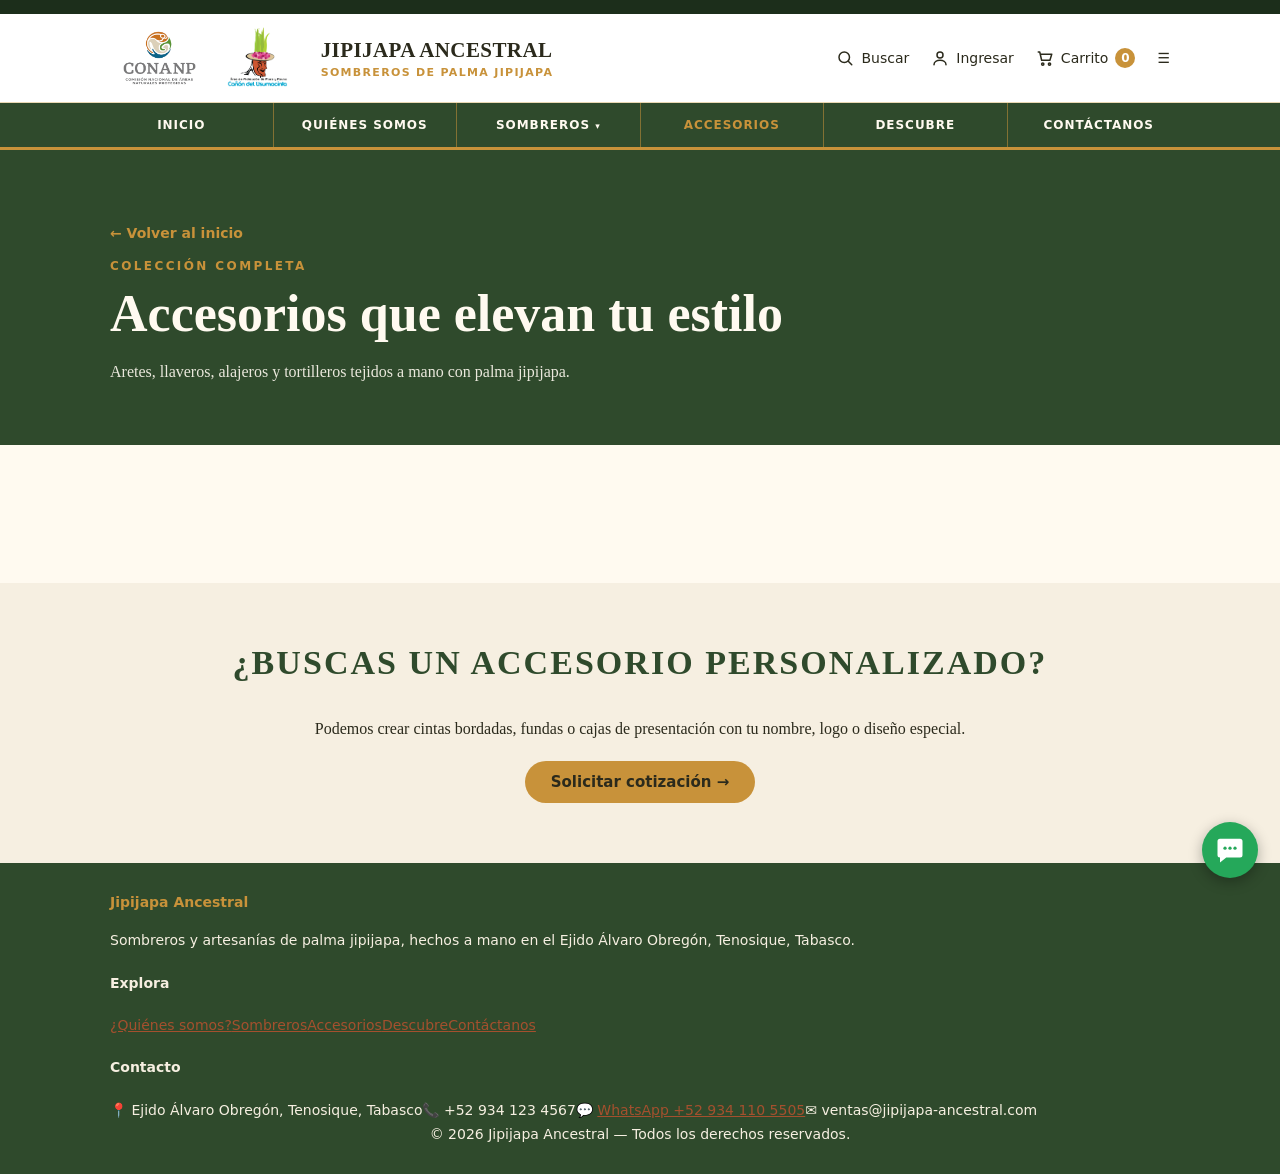
==== accesorios.html @ 26f71a6d "Add files via upload" ====
<!DOCTYPE html>
<html lang="es">
<head>
<meta charset="utf-8">
<meta name="viewport" content="width=device-width, initial-scale=1">
<title>Accesorios — Jipijapa Ancestral</title>
<link rel="stylesheet" href="estilos.css">
</head>
<body>
<div class="top-strip"></div>
<header class="site-header">
  <div class="header-main"><div class="container hm">
    <div class="hm-left">
      <img class="logo-inst" src="logo_conanp.png" alt="CONANP">
      <img class="logo-inst" src="logo_canon_usumacinta.png" alt="Cañón del Usumacinta">
      <a class="brandbox" href="index.html"><img class="brand-mark" src="logo.png" alt=""><span class="brand-text"><b>JIPIJAPA ANCESTRAL</b><small>SOMBREROS DE PALMA JIPIJAPA</small></span></a>
    </div>
    <div class="hm-right">
      <button class="hact" id="btn-buscar" type="button"><svg width="18" height="18" viewBox="0 0 24 24" fill="none" stroke="currentColor" stroke-width="2" stroke-linecap="round" stroke-linejoin="round"><circle cx="11" cy="11" r="7"/><path d="m21 21-4.3-4.3"/></svg><span>Buscar</span></button>
      <a class="hact" href="contactos.html"><svg width="18" height="18" viewBox="0 0 24 24" fill="none" stroke="currentColor" stroke-width="2" stroke-linecap="round" stroke-linejoin="round"><circle cx="12" cy="8" r="4"/><path d="M4 21c0-4 4-6 8-6s8 2 8 6"/></svg><span>Ingresar</span></a>
      <button class="hact" id="btn-carrito" type="button"><svg width="18" height="18" viewBox="0 0 24 24" fill="none" stroke="currentColor" stroke-width="2" stroke-linecap="round" stroke-linejoin="round"><path d="M3 4h2l2.5 11h11L21 7H6"/><circle cx="9" cy="20" r="1.5"/><circle cx="18" cy="20" r="1.5"/></svg><span>Carrito</span><em class="badge" id="count">0</em></button>
      <button class="hact menu-btn" id="btn-menu" type="button" aria-label="Menú">☰</button>
    </div>
  </div></div>
  <form class="searchbar" id="searchbar" hidden><div class="container"><input id="q" type="search" placeholder="Buscar sombreros y accesorios..."><button class="btn small" type="submit">Buscar</button></div></form>
  <nav class="mainnav" id="mainnav"><ul>
<li><a href="index.html">INICIO</a></li>
<li><a href="nosotros.html">QUIÉNES SOMOS</a></li>
<li class="has-sub"><a href="sombreros.html">SOMBREROS <small>▾</small></a><ul class="sub"><li><a href="cubanos.html">Sombreros Cubanos</a></li><li><a href="sombreros.html?cat=Vaqueros">Sombreros Vaqueros</a></li><li><a href="sombreros.html?cat=Ni%C3%B1os">Niños</a></li><li><a href="sombreros.html?cat=Damas">Damas</a></li><li><a href="sombreros.html">Ver todos</a></li></ul></li>
<li><a href="accesorios.html" class="activo">ACCESORIOS</a></li>
<li><a href="descubre.html">DESCUBRE</a></li>
<li><a href="contactos.html">CONTÁCTANOS</a></li>
</ul></nav>
</header>
<div class="page-hero"><div class="container"><a class="volver" href="index.html">← Volver al inicio</a><div class="eyebrow">Colección completa</div><h1>Accesorios que elevan tu estilo</h1><p>Aretes, llaveros, alajeros y tortilleros tejidos a mano con palma jipijapa.</p></div></div>

<section class="section blanco"><div class="container">
  <div class="filters" data-chips="accesorios"></div>
  <p class="lead" id="contador" style="margin:0 0 18px"></p>
  <div class="prod-grid" data-grid="accesorios"></div>
</div></section>
<section class="section claro"><div class="container center">
  <h2 class="section-title">¿BUSCAS UN ACCESORIO PERSONALIZADO?</h2>
  <p class="lead" style="margin:0 auto 20px">Podemos crear cintas bordadas, fundas o cajas de presentación con tu nombre, logo o diseño especial.</p>
  <a class="btn" href="contactos.html">Solicitar cotización →</a>
</div></section>
<footer class="footer"><div class="container fgrid">
  <div><strong>Jipijapa Ancestral</strong><p>Sombreros y artesanías de palma jipijapa, hechos a mano en el Ejido Álvaro Obregón, Tenosique, Tabasco.</p></div>
  <div><h4>Explora</h4><a href="nosotros.html">¿Quiénes somos?</a><a href="sombreros.html">Sombreros</a><a href="accesorios.html">Accesorios</a><a href="descubre.html">Descubre</a><a href="contactos.html">Contáctanos</a></div>
  <div><h4>Contacto</h4><span>📍 Ejido Álvaro Obregón, Tenosique, Tabasco</span><span>📞 +52 934 123 4567</span><span>💬 <a data-wa href="#" target="_blank" rel="noopener">WhatsApp +52 934 110 5505</a></span><span>✉️ ventas@jipijapa-ancestral.com</span></div>
</div><div class="container center copy">© 2026 Jipijapa Ancestral — Todos los derechos reservados.</div></footer>
<aside id="drawer" aria-label="Carrito">
  <button class="close" id="close" aria-label="Cerrar">×</button>
  <h3>Tu pedido</h3>
  <div id="items"></div>
  <div class="total"><span>Total</span><span id="total">$0 MXN</span></div>
  <a class="btn" id="checkout" href="#" target="_blank" rel="noopener" style="text-align:center">Pedir por WhatsApp</a>
</aside>
<div id="overlay"></div>
<a class="wa-float" data-wa href="#" target="_blank" rel="noopener" aria-label="Escríbenos por WhatsApp"><svg width="30" height="30" viewBox="0 0 24 24" fill="#fff"><path d="M4 3h16a2 2 0 0 1 2 2v11a2 2 0 0 1-2 2H9l-5 4v-4a2 2 0 0 1-2-2V5a2 2 0 0 1 2-2z"/><circle cx="8" cy="10.5" r="1.3" fill="#25a85a"/><circle cx="12" cy="10.5" r="1.3" fill="#25a85a"/><circle cx="16" cy="10.5" r="1.3" fill="#25a85a"/></svg></a>
<script src="script.js"></script>
</body>
</html>
---- estilos.css ----
/* ===== PALETA: palma jipijapa ===== */
:root{
  --paja:#f6efe1;        /* fondo crema de paja */
  --paja-oscuro:#ead9b4; /* bordes / fondos de foto */
  --blanco:#fffaf0;
  --verde:#2f4a2c;       /* verde selva (principal) */
  --verde-claro:#4d7a47;
  --ocre:#c8923a;        /* acento palma seca */
  --terracota:#a4502e;   /* precios / enlaces */
  --texto:#2b2a1c;
  --texto-suave:#6b654f;
}
*{box-sizing:border-box}
html{scroll-behavior:smooth;scroll-padding-top:10px}
body{margin:0;font-family:Georgia,"Times New Roman",serif;background:var(--paja);color:var(--texto);line-height:1.6}
a{color:var(--terracota)}
img{max-width:100%;display:block}
h1,h2,h3{font-family:"Palatino Linotype",Palatino,Georgia,serif;line-height:1.2}
.container{max-width:1100px;margin:0 auto;padding:0 20px}
.center{text-align:center}
.section{padding:60px 0}
.blanco{background:var(--blanco)}
.claro{background:var(--paja)}
.section-title{text-align:center;font-size:clamp(24px,4vw,34px);letter-spacing:.06em;color:var(--verde);margin:0 0 32px}
.section-title.left{text-align:left}
.btn{display:inline-block;background:var(--ocre);color:#2b2a1c;padding:12px 26px;border-radius:999px;font:600 15px system-ui,sans-serif;text-decoration:none}
.btn:hover{background:var(--verde);color:var(--blanco)}
.btn.small{padding:9px 16px;font-size:13px;margin-top:10px;background:var(--verde);color:var(--blanco)}
.btn.small:hover{background:var(--terracota)}

/* Hero */
.hero{position:relative;aspect-ratio:1366/465;min-height:230px;overflow:hidden;background:var(--verde)}
.hero-slide{position:absolute;inset:0;opacity:0;transition:opacity .6s}
.hero-slide.active{opacity:1;z-index:1}
.hero-slide img{width:100%;height:100%;object-fit:cover}
.hero-caption{position:absolute;inset:0;display:flex;flex-direction:column;align-items:flex-start;justify-content:center;padding:0 8%;background:linear-gradient(90deg,rgba(30,45,28,.65),transparent 70%);color:var(--blanco)}
.hero-caption h1{font-size:clamp(26px,5vw,52px);margin:0 0 20px}
.hero-arrow{position:absolute;top:50%;transform:translateY(-50%);z-index:3;border:0;background:rgba(255,250,240,.85);color:var(--verde);width:42px;height:42px;border-radius:50%;font-size:20px;cursor:pointer}
.hero-arrow.prev{left:14px}.hero-arrow.next{right:14px}
.hero-nav{position:absolute;bottom:14px;left:0;right:0;display:flex;justify-content:center;gap:8px;z-index:3}
.hero-dot{width:11px;height:11px;border-radius:50%;border:0;background:rgba(255,250,240,.5);cursor:pointer;padding:0}
.hero-dot.active{background:var(--ocre)}

/* Productos */
.logo-centro{height:56px;margin:0 auto 12px;object-fit:contain}
.prod-grid{display:grid;grid-template-columns:repeat(auto-fill,minmax(230px,1fr));gap:20px}
.tarjeta{background:var(--paja);border:1px solid var(--paja-oscuro);border-radius:14px;padding:14px;display:flex;flex-direction:column}
.tarjeta:hover{box-shadow:0 6px 18px rgba(47,74,44,.18)}
.foto{aspect-ratio:1/1;background:var(--paja-oscuro);border-radius:10px;overflow:hidden;margin-bottom:12px}
.foto img{width:100%;height:100%;object-fit:cover}
.tarjeta h3{font-size:18px;margin:0 0 4px;color:var(--verde)}
.detalle{margin:0 0 8px;color:var(--texto-suave);font-size:14px;flex:1}
.precio{font:700 18px system-ui,sans-serif;color:var(--terracota)}
.tarjeta .btn{text-align:center}
.ver-todos-wrap{text-align:center;margin-top:30px}
.ver-todos{display:inline-block;border:2px solid var(--verde);color:var(--verde);padding:11px 26px;border-radius:999px;font:600 15px system-ui,sans-serif;text-decoration:none}
.ver-todos:hover{background:var(--verde);color:var(--blanco)}

/* Descubre */
.coll-grid{display:grid;grid-template-columns:repeat(auto-fit,minmax(260px,1fr));gap:20px}
.coll-card{position:relative;display:block;aspect-ratio:4/3;border-radius:16px;overflow:hidden;background:var(--paja-oscuro);text-decoration:none}
.coll-card img{width:100%;height:100%;object-fit:cover}
.coll-label{position:absolute;left:0;right:0;bottom:0;padding:16px;background:linear-gradient(transparent,rgba(30,45,28,.85));color:var(--blanco);font:700 19px Palatino,Georgia,serif}

/* Franjas */
.about-strip{padding:60px 0;background:var(--paja)}
.about-strip.blanco{background:var(--blanco)}
.about-inner{max-width:1100px;margin:0 auto;padding:0 20px;display:grid;gap:40px;align-items:center}
@media(min-width:800px){.about-inner{grid-template-columns:1fr 1fr}}
.about-text h2{font-size:clamp(22px,3.4vw,30px);color:var(--verde)}
.about-p{font-size:15px;color:var(--texto-suave);margin:0 0 22px}
.btn-link{display:inline-block;margin-top:8px;color:var(--terracota);font:600 15px system-ui,sans-serif}
.about-imgs img{width:100%;border-radius:16px;background:var(--paja-oscuro);min-height:240px;object-fit:cover}
.icon-cats{display:flex;gap:18px;flex-wrap:wrap}
.icon-cat{text-align:center;font:500 13px system-ui,sans-serif;width:96px}
.icon-cat img{height:64px;margin:0 auto 6px;object-fit:contain}

/* Proceso */
.steps{display:grid;gap:16px;grid-template-columns:repeat(auto-fit,minmax(210px,1fr))}
.step{background:var(--blanco);border:1px solid var(--paja-oscuro);border-radius:14px;padding:20px}
.step b{font:700 28px Palatino,serif;color:var(--ocre)}
.step h3{margin:6px 0;font-size:18px;color:var(--verde)}
.step p{margin:0;color:var(--texto-suave);font-size:15px}

/* Footer */
.footer{background:var(--verde);color:var(--paja);padding:28px 0;font:14px/1.7 system-ui,sans-serif}
.footer strong{color:var(--ocre)}

/* ===== Página Descubre ===== */
.page-hero{position:relative;background:var(--verde);color:var(--blanco);padding:70px 0 60px;overflow:hidden}
.page-hero img{position:absolute;inset:0;width:100%;height:100%;object-fit:cover;opacity:.35}
.page-hero .container{position:relative}
.page-hero .eyebrow{font:600 12px system-ui,sans-serif;letter-spacing:.2em;text-transform:uppercase;color:var(--ocre)}
.page-hero h1{font-size:clamp(30px,6vw,52px);margin:10px 0 14px;max-width:760px}
.page-hero p{max-width:620px;opacity:.9;margin:0}
.prose{max-width:720px}
.prose p{margin:0 0 1em}
.prose h2{color:var(--verde);font-size:clamp(24px,4vw,32px);margin:0 0 .5em}
.eyebrow{font:600 12px system-ui,sans-serif;letter-spacing:.18em;text-transform:uppercase;color:var(--terracota);margin-bottom:8px}
.quote{border-left:4px solid var(--ocre);padding:6px 0 6px 18px;margin:24px 0;font-style:italic;font-size:1.15em;color:var(--verde)}
.cards3{display:grid;gap:18px;grid-template-columns:repeat(auto-fit,minmax(230px,1fr));margin-top:26px}
.card{background:var(--blanco);border:1px solid var(--paja-oscuro);border-radius:14px;padding:22px}
.card h3{margin:0 0 6px;font-size:19px;color:var(--verde)}
.card p{margin:0;color:var(--texto-suave);font-size:15px}
.foto-banda{display:grid;gap:14px;grid-template-columns:repeat(auto-fit,minmax(220px,1fr));margin-top:28px}
.foto-banda img{width:100%;aspect-ratio:4/3;object-fit:cover;border-radius:14px;background:var(--paja-oscuro)}
.volver{display:inline-block;margin-bottom:18px;color:var(--ocre);font:600 14px system-ui,sans-serif;text-decoration:none}

/* ===== Contacto y logos institucionales ===== */
.contacto-grid{display:grid;gap:36px}
@media(min-width:850px){.contacto-grid{grid-template-columns:1fr 1.3fr}}
.card p{margin:0 0 14px;color:var(--texto);font-size:15px}
.mapa{border-radius:16px;overflow:hidden;border:1px solid var(--paja-oscuro);margin-bottom:12px;background:var(--paja-oscuro)}
.mapa iframe{display:block;width:100%;height:400px;border:0}
.aliados{background:#fff;padding:36px 0;border-top:1px solid var(--paja-oscuro)}
.aliados-t{margin:0 0 16px;font:600 12px system-ui,sans-serif;letter-spacing:.18em;text-transform:uppercase;color:var(--texto-suave)}
.aliados-logos{display:flex;gap:40px;justify-content:center;align-items:center;flex-wrap:wrap}
.aliados-logos img{height:110px;width:auto;object-fit:contain}

/* ===== Header nuevo (estructura Central Apícola) ===== */
.top-strip{height:14px;background:#1c2e1b}
.header-main{background:#fff;border-bottom:1px solid var(--paja-oscuro)}
.hm{display:flex;align-items:center;justify-content:space-between;gap:16px;min-height:88px;flex-wrap:wrap}
.hm-left{display:flex;align-items:center;gap:14px}
.logo-inst{height:66px;width:auto;object-fit:contain}
.brandbox{display:flex;align-items:center;gap:10px;text-decoration:none;margin-left:6px}
.brand-mark{height:56px;width:auto;object-fit:contain}
.brand-text{display:flex;flex-direction:column;line-height:1.1}
.brand-text b{font:700 21px Palatino,Georgia,serif;color:var(--texto);letter-spacing:.02em}
.brand-text small{font:600 11px system-ui,sans-serif;letter-spacing:.12em;color:var(--ocre);margin-top:3px}
.hm-right{display:flex;align-items:center;gap:22px}
.hact{display:inline-flex;align-items:center;gap:7px;background:none;border:0;cursor:pointer;color:var(--texto);font:500 14px system-ui,sans-serif;text-decoration:none;padding:6px 0}
.hact:hover{color:var(--terracota)}
.badge{font-style:normal;background:var(--ocre);color:#fff;border-radius:999px;min-width:20px;height:20px;line-height:20px;text-align:center;font-size:12px;font-weight:700}
.searchbar{background:var(--paja);border-bottom:1px solid var(--paja-oscuro);padding:12px 0}
.searchbar[hidden]{display:none}
.searchbar .container{display:flex;gap:10px}
.searchbar input{flex:1;padding:10px 14px;border:1px solid var(--paja-oscuro);border-radius:999px;font:15px system-ui,sans-serif;background:#fff}
.searchbar .btn.small{margin-top:0}
.mainnav{background:var(--verde);border-bottom:3px solid var(--ocre)}
.mainnav ul{list-style:none;margin:0 auto;padding:0;max-width:1100px;display:flex;justify-content:center}
.mainnav>ul>li{position:relative;flex:1;text-align:center;border-left:1px solid rgba(200,146,58,.55)}
.mainnav>ul>li:first-child{border-left:0}
.mainnav a{display:block;padding:15px 8px;color:var(--blanco);text-decoration:none;font:700 12px system-ui,sans-serif;letter-spacing:.08em;white-space:nowrap}
.mainnav a:hover,.mainnav a.activo{color:var(--ocre)}
.mainnav small{font-size:9px}
.mainnav .sub{display:none;flex-direction:column;margin:0;padding:0;max-width:none;position:absolute;top:100%;left:0;min-width:220px;background:var(--verde);border-top:2px solid var(--ocre);z-index:60;text-align:left}
.sub a{padding:12px 16px;letter-spacing:.04em;font-weight:600;border-top:1px solid rgba(255,255,255,.1)}
.mainnav .has-sub:hover .sub{display:flex}
@media(max-width:850px){
  .mainnav ul{justify-content:flex-start;overflow-x:auto}
  .mainnav>ul>li{flex:0 0 auto}
  .mainnav .sub{display:none!important}
  .logo-inst{height:46px}.brand-mark{height:42px}.brand-text b{font-size:16px}.hm-right{gap:14px}.hact span{display:none}.hact.cart span{display:inline}
}

/* Carrito y botón flotante */
.hero-arrow{background:rgba(255,255,255,.7)}
#overlay{position:fixed;inset:0;background:rgba(0,0,0,.35);z-index:90;display:none}
#overlay.on{display:block}
#drawer{position:fixed;top:0;right:0;bottom:0;width:min(400px,100%);background:var(--blanco);border-left:1px solid var(--paja-oscuro);z-index:100;transform:translateX(100%);transition:transform .25s;display:flex;flex-direction:column;padding:18px}
#drawer.open{transform:none}
#items{flex:1;overflow:auto;font:15px system-ui,sans-serif}
.row{display:flex;justify-content:space-between;align-items:center;gap:8px;padding:10px 0;border-bottom:1px solid var(--paja-oscuro)}
.qty button{width:26px;height:26px;border-radius:50%;border:1px solid var(--paja-oscuro);background:transparent;cursor:pointer}
.total{display:flex;justify-content:space-between;font:700 18px system-ui,sans-serif;padding:14px 0}
.close{align-self:flex-end;background:none;border:0;font-size:28px;cursor:pointer;color:var(--texto)}
.wa-float{position:fixed;right:22px;bottom:22px;width:56px;height:56px;border-radius:50%;background:#25a85a;display:flex;align-items:center;justify-content:center;box-shadow:0 4px 14px rgba(0,0,0,.3);z-index:80}
button.btn{border:0;cursor:pointer}

/* Ajustes móvil */
html,body{overflow-x:hidden}
@media(max-width:850px){
  .hm{min-height:0;padding-top:8px;padding-bottom:8px}
  .hm-left{flex-wrap:wrap;gap:8px}
  .brandbox{margin-left:0}
  .brand-text small{font-size:9px;letter-spacing:.06em}
}
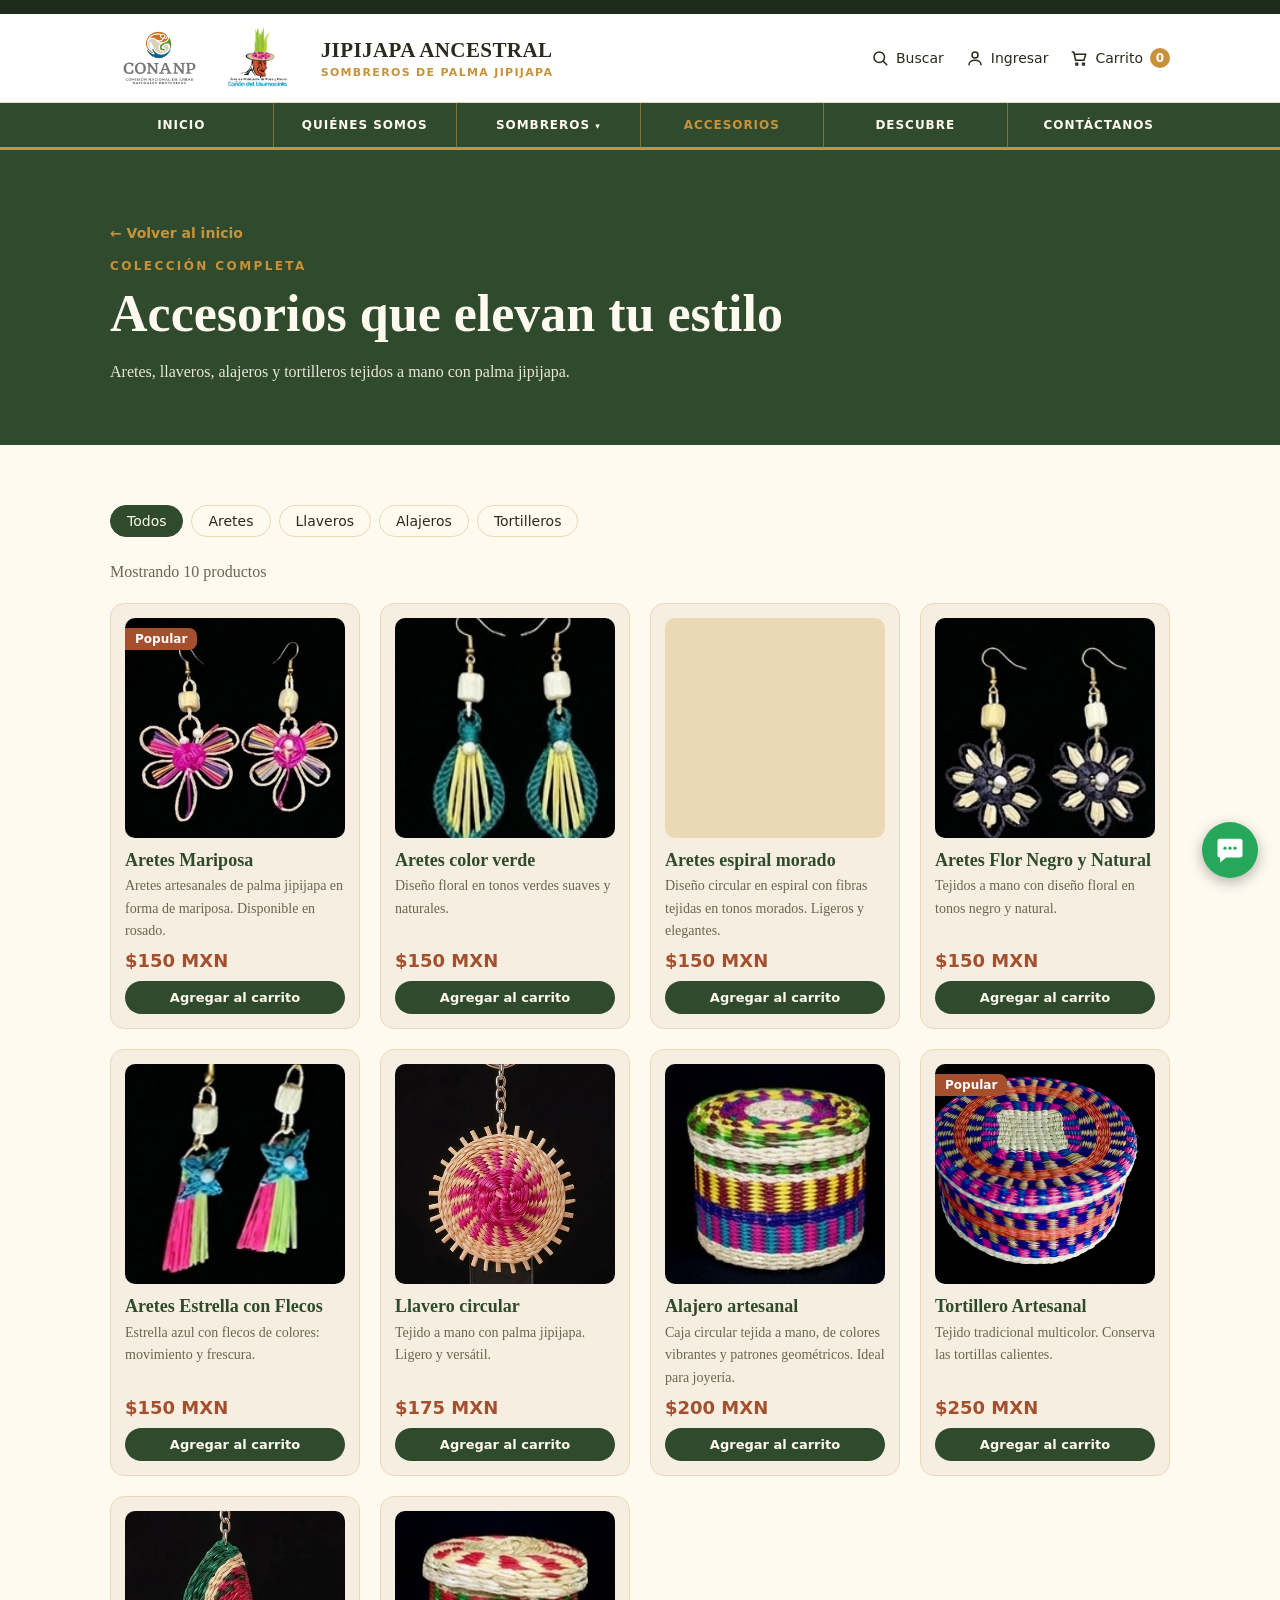
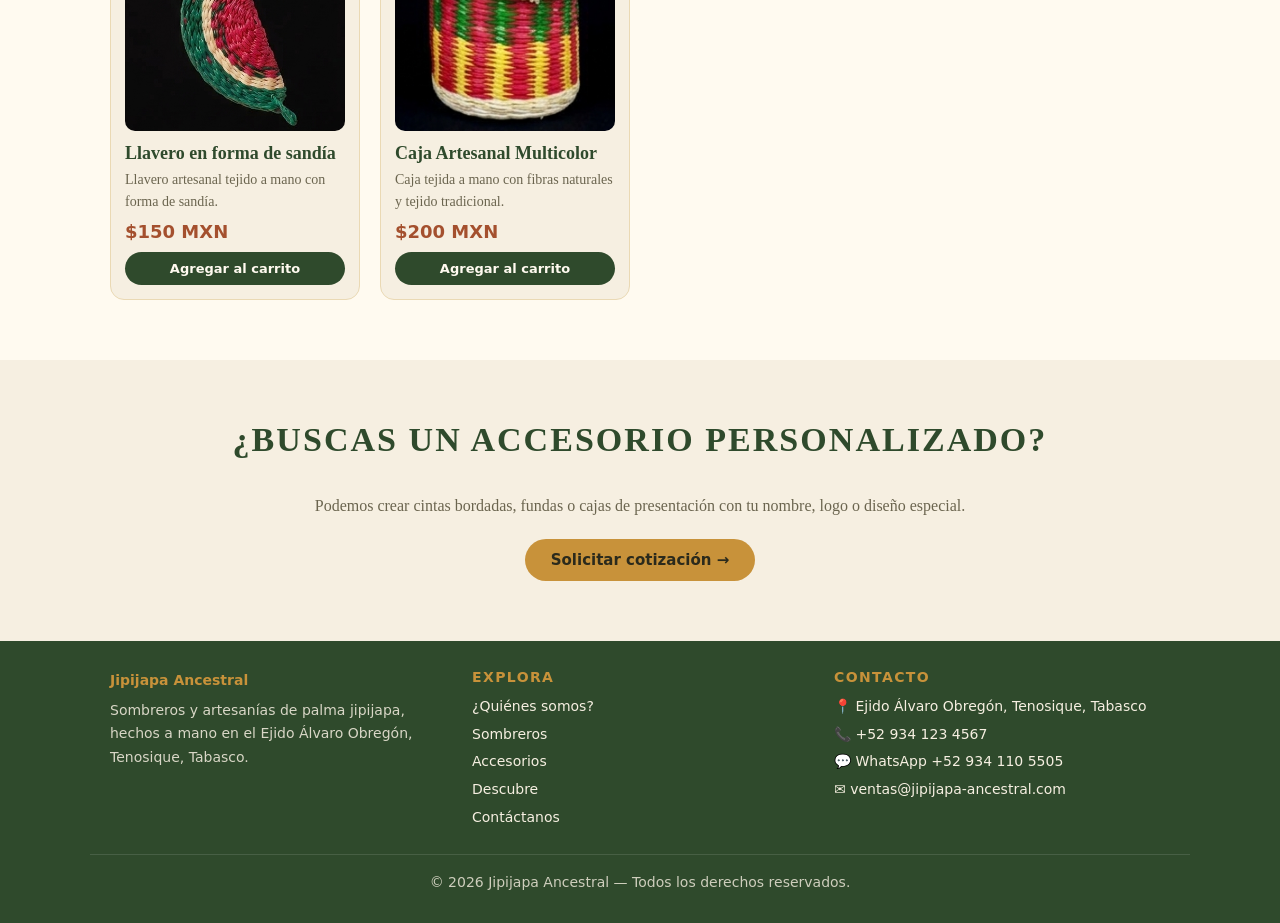
==== commit c24c926f: "Update accesorios.html" ====
--- a/accesorios.html
+++ b/accesorios.html
@@ -3,6 +3,7 @@
 <head>
 <meta charset="utf-8">
 <meta name="viewport" content="width=device-width, initial-scale=1">
+<meta name="theme-color" content="#2f4a2c">
 <title>Accesorios — Jipijapa Ancestral</title>
 <link rel="stylesheet" href="estilos.css">
 </head>
@@ -26,7 +27,7 @@
   <nav class="mainnav" id="mainnav"><ul>
 <li><a href="index.html">INICIO</a></li>
 <li><a href="nosotros.html">QUIÉNES SOMOS</a></li>
-<li class="has-sub"><a href="sombreros.html">SOMBREROS <small>▾</small></a><ul class="sub"><li><a href="cubanos.html">Sombreros Cubanos</a></li><li><a href="sombreros.html?cat=Vaqueros">Sombreros Vaqueros</a></li><li><a href="sombreros.html?cat=Ni%C3%B1os">Niños</a></li><li><a href="sombreros.html?cat=Damas">Damas</a></li><li><a href="sombreros.html">Ver todos</a></li></ul></li>
+<li class="has-sub"><a href="sombreros.html">SOMBREROS <small>▾</small></a><ul class="sub"><li><a href="sombreros.html?cat=Cubanos">Sombreros Cubanos</a></li><li><a href="sombreros.html">Ver todos</a></li></ul></li>
 <li><a href="accesorios.html" class="activo">ACCESORIOS</a></li>
 <li><a href="descubre.html">DESCUBRE</a></li>
 <li><a href="contactos.html">CONTÁCTANOS</a></li>
--- a/estilos.css
+++ b/estilos.css
@@ -176,3 +176,140 @@
   .brandbox{margin-left:0}
   .brand-text small{font-size:9px;letter-spacing:.06em}
 }
+
+/* ===== Nuevas secciones (Jipijapa Ancestral) ===== */
+.center{text-align:center}
+.lead{color:var(--texto-suave)}
+.lead.center{margin-left:auto;margin-right:auto}
+.filters{display:flex;gap:8px;flex-wrap:wrap;margin:0 0 22px}
+.chip{display:inline-block;border:1.5px solid var(--paja-oscuro);background:transparent;color:var(--texto);padding:7px 16px;border-radius:999px;font:500 14px system-ui,sans-serif;cursor:pointer;text-decoration:none}
+.chip.on,.chip:hover{background:var(--verde);color:var(--blanco);border-color:var(--verde)}
+.foto{position:relative}
+.tag{position:absolute;top:10px;left:0;background:var(--terracota);color:#fff;padding:4px 10px;border-radius:0 8px 8px 0;font:600 12px system-ui,sans-serif;z-index:2}
+.precio s{color:var(--texto-suave);font-weight:400;font-size:14px}
+.tit{color:inherit;text-decoration:none}
+.trust{background:var(--blanco);border-bottom:1px solid var(--paja-oscuro)}
+.trust-grid{display:grid;grid-template-columns:repeat(auto-fit,minmax(200px,1fr));gap:16px;padding:26px 20px;text-align:center}
+.trust h4{margin:0 0 4px;color:var(--verde);font:700 16px Palatino,Georgia,serif}
+.trust p{margin:0;color:var(--texto-suave);font-size:14px}
+.cols4{display:grid;gap:20px;grid-template-columns:repeat(auto-fit,minmax(220px,1fr))}
+.cols4 .coll-card{aspect-ratio:1/1}
+.stats{display:grid;grid-template-columns:repeat(auto-fit,minmax(180px,1fr));gap:18px;text-align:center}
+.stats b{display:block;font:700 44px Palatino,serif;color:var(--terracota)}
+.stats span{color:var(--texto-suave);font:14px system-ui,sans-serif}
+.crumbs{font:14px system-ui,sans-serif;color:var(--texto-suave);margin:0 0 20px}
+.detail{display:grid;gap:36px}
+@media(min-width:850px){.detail{grid-template-columns:1fr 1fr}}
+.photo.main{aspect-ratio:1/1;object-fit:cover}
+.thumbs{display:grid;grid-template-columns:repeat(4,1fr);gap:8px;margin-top:10px}
+.thumbs img{width:100%;aspect-ratio:1/1;object-fit:cover;border-radius:10px;cursor:pointer;border:2px solid transparent;background:var(--paja-oscuro)}
+.thumbs img.on,.thumbs img:hover{border-color:var(--ocre)}
+.specs{display:grid;grid-template-columns:auto 1fr;gap:8px 18px;margin:0;font:15px system-ui,sans-serif}
+.specs dt{font-weight:700;color:var(--verde)}.specs dd{margin:0;color:var(--texto-suave)}
+.sizes{display:flex;gap:8px;flex-wrap:wrap}
+.video-box{margin-top:40px}
+.video-box video{width:100%;max-height:480px;border-radius:14px;background:#000}
+.check{padding-left:0;list-style:none;margin:14px 0 0}
+.check li{padding:6px 0 6px 28px;position:relative}
+.check li::before{content:"✓";position:absolute;left:0;color:var(--verde-claro);font-weight:700}
+.faq{max-width:760px;margin:0 auto}
+.faq details{background:var(--paja);border:1px solid var(--paja-oscuro);border-radius:12px;padding:14px 18px;margin-bottom:10px}
+.faq summary{cursor:pointer;font:600 16px system-ui,sans-serif;color:var(--verde)}
+.faq details p{margin:10px 0 0;color:var(--texto-suave)}
+.tabla{border-collapse:collapse;margin-top:14px;font:15px system-ui,sans-serif;width:100%;max-width:340px}
+.tabla th,.tabla td{padding:10px 14px;border-bottom:1px solid var(--paja-oscuro);text-align:left}
+.tabla th{background:var(--paja)}
+.foto-banda.one{margin-top:0;grid-template-columns:repeat(auto-fit,minmax(200px,1fr))}
+.facts .card{text-align:center}
+.tipos .card{text-decoration:none;color:inherit;display:block}
+.tipos .photo{aspect-ratio:4/3;margin-bottom:12px}
+.step{overflow:hidden}
+.step-img{width:calc(100% + 40px);max-width:none;margin:-20px -20px 14px;aspect-ratio:4/3;object-fit:cover;background:var(--paja-oscuro)}
+.voces{display:grid;gap:14px}
+.voz{display:flex;gap:14px;align-items:center;background:var(--blanco);border:1px solid var(--paja-oscuro);border-radius:14px;padding:14px}
+.voz img{width:72px;height:72px;border-radius:50%;object-fit:cover;flex:none;background:var(--paja-oscuro)}
+.voz b{display:block;color:var(--verde);font-size:15px}.voz small{color:var(--texto-suave)}.voz p{margin:4px 0 0;font-style:italic;font-size:14px}
+.form{display:grid;gap:12px}
+.form label{display:grid;gap:4px;font:600 14px system-ui,sans-serif;color:var(--verde)}
+.form input,.form select,.form textarea{padding:11px 14px;border:1px solid var(--paja-oscuro);border-radius:10px;font:15px system-ui,sans-serif;background:#fff;color:var(--texto);width:100%}
+.mapa{margin:0 0 18px}.mapa iframe{display:block;width:100%;height:420px;border:0;border-radius:16px}
+.fgrid{display:grid;gap:26px;grid-template-columns:repeat(auto-fit,minmax(220px,1fr));text-align:left}
+.footer h4{margin:0 0 8px;color:var(--ocre);font:700 14px system-ui,sans-serif;letter-spacing:.1em;text-transform:uppercase}
+.footer a{color:var(--paja);display:block;text-decoration:none;padding:2px 0}.footer a:hover{color:var(--ocre)}
+.footer span{display:block;padding:2px 0}.footer p{margin:6px 0 0;opacity:.85}
+.footer .copy{margin-top:22px;padding-top:16px;border-top:1px solid rgba(255,255,255,.15);opacity:.8}
+.menu-btn{display:none;font-size:24px}
+
+/* ===== Móvil: menú hamburguesa ===== */
+@media(max-width:850px){
+  .menu-btn{display:inline-flex}
+  .mainnav{display:none}
+  .mainnav.open{display:block}
+  .mainnav ul{flex-direction:column;overflow:visible;max-width:none}
+  .mainnav>ul>li{flex:none;text-align:left;border-left:0;border-top:1px solid rgba(200,146,58,.35)}
+  .mainnav a{padding:14px 20px}
+  .mainnav .sub{display:block!important;position:static;border-top:0;background:rgba(0,0,0,.18);min-width:0}
+  .mainnav .sub a{padding:11px 34px;font-weight:500}
+  .hm{padding-top:8px;padding-bottom:8px}
+  .hm-left{flex:1;min-width:0}
+  .hm-right{gap:12px}
+  .stats b{font-size:36px}
+  .mapa iframe{height:320px}
+  .voz img{width:60px;height:60px}
+}
+@media(max-width:480px){
+  .section{padding:44px 0}
+  .logo-inst{height:38px}
+  .brand-mark{height:34px}
+  .brand-text b{font-size:14px}
+  .brand-text small{display:none}
+  .prod-grid{grid-template-columns:repeat(2,1fr);gap:12px}
+  .tarjeta{padding:10px}
+  .tarjeta h3{font-size:15px}
+  .detalle{font-size:13px}
+  .btn.small{padding:9px 10px;font-size:12px}
+  .hero{min-height:200px}
+  .hero-caption h1{font-size:22px}
+  .hero-caption .btn{padding:9px 18px;font-size:13px}
+  .cols4{grid-template-columns:repeat(2,1fr)}
+  .coll-label{font-size:15px}
+}
+
+/* Ajustes finales */
+#drawer{visibility:hidden;transition:transform .25s,visibility .25s}
+#drawer.open{visibility:visible}
+@media(max-width:480px){.hero-arrow{display:none}.hero{min-height:240px}}
+.footer span a{display:inline;padding:0}
+
+/* ===== Optimización para teléfonos ===== */
+html{-webkit-text-size-adjust:100%;text-size-adjust:100%}
+img,video,iframe{max-width:100%}
+@media(max-width:850px){
+  .hm{row-gap:6px}
+  .hact{padding:10px 4px}
+  .logo-inst{height:44px}
+  .brandbox{width:100%;margin:0}
+  .hm-left{width:100%;row-gap:6px}
+  .hm-right{position:absolute;right:16px;top:20px}
+  .header-main{position:relative}
+  .hm{min-height:96px}
+  .footer{padding-bottom:90px}
+  .section-title{letter-spacing:.03em}
+}
+@media(max-width:480px){
+  .form input,.form select,.form textarea,.searchbar input{font-size:16px}
+  .container{padding-left:16px;padding-right:16px}
+  .page-hero{padding:44px 0 36px}
+  .page-hero h1{font-size:28px}
+  .about-inner{gap:24px}
+  .voz{padding:12px}
+  .btn{padding:12px 20px}
+  .cards3{grid-template-columns:1fr}
+  .steps{grid-template-columns:1fr}
+  .thumbs{gap:6px}
+  .specs{grid-template-columns:1fr;gap:2px}
+  .specs dd{margin-bottom:8px}
+  .fgrid{grid-template-columns:1fr}
+  #drawer{width:100%}
+}
+@media(max-width:600px){.hero{aspect-ratio:auto;height:250px;min-height:0;width:100%}}
